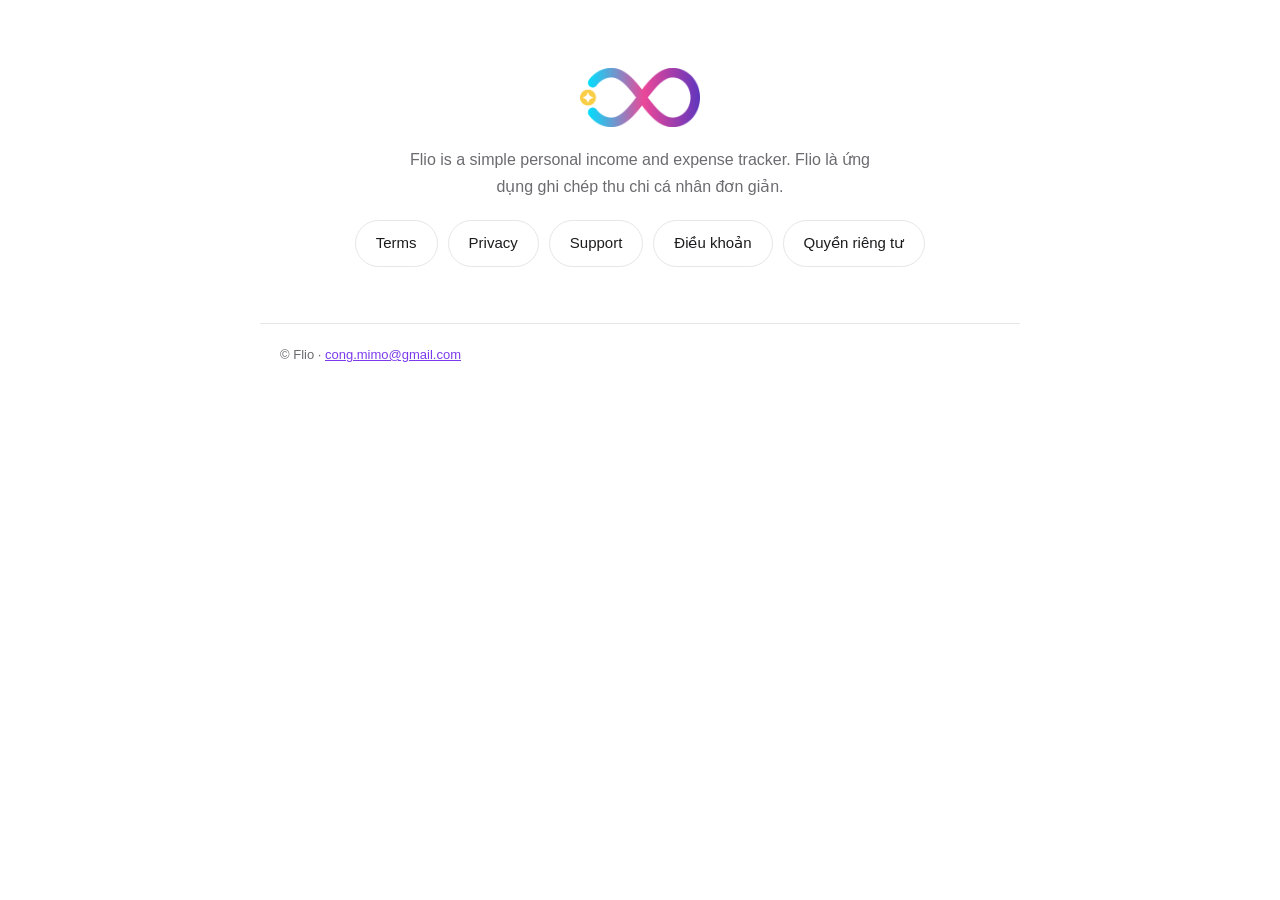
==== index.html @ 51a1c2c6 "Flio legal site" ====
<!doctype html>
<html lang="en">
<head>
<meta charset="utf-8">
<meta name="viewport" content="width=device-width, initial-scale=1">
<title>Flio</title>
<link rel="icon" href="assets/flio-icon.png">
<link rel="stylesheet" href="assets/style.css">
</head>
<body>
<main>
  <section class="hero">
    <img src="assets/flio-icon.png" alt="Flio">
    <p>Flio is a simple personal income and expense tracker. Flio là ứng dụng ghi chép thu chi cá nhân đơn giản.</p>
    <div class="links">
      <a href="terms/">Terms</a>
      <a href="privacy/">Privacy</a>
      <a href="support/">Support</a>
      <a href="terms/vi/">Điều khoản</a>
      <a href="privacy/vi/">Quyền riêng tư</a>
    </div>
  </section>
</main>
<footer>© Flio · <a href="mailto:cong.mimo@gmail.com">cong.mimo@gmail.com</a></footer>
</body>
</html>
---- assets/style.css ----
:root{--bg:#fff;--card:#fff;--text:#1c1c1e;--muted:#6b6b70;--line:#e6e6ea;--accent:#7c3aed}
@media(prefers-color-scheme:dark){:root{--bg:#0e0e11;--card:#0e0e11;--text:#f2f2f4;--muted:#9a9aa2;--line:#2a2a30;--accent:#a78bfa}}
*{box-sizing:border-box}
body{margin:0;background:var(--bg);color:var(--text);font:16px/1.65 -apple-system,BlinkMacSystemFont,"Segoe UI",Roboto,Helvetica,Arial,sans-serif;-webkit-text-size-adjust:100%}
a{color:var(--accent)}
.top{display:flex;align-items:center;justify-content:space-between;gap:16px;max-width:760px;margin:0 auto;padding:18px 20px;border-bottom:1px solid var(--line)}
.brand img{height:28px;width:auto;display:block}
nav{display:flex;flex-wrap:wrap;gap:6px 18px;font-size:14px}
nav a{color:var(--muted);text-decoration:none}
nav a:hover,nav a.lang{color:var(--accent)}
main{max-width:760px;margin:0 auto;padding:28px 20px 48px}
h1{font-size:28px;line-height:1.25;margin:0 0 8px}
h2{font-size:19px;margin:32px 0 6px}
p,li{color:var(--muted)}
p{margin:10px 0}
ul{padding-left:22px;margin:8px 0}
li{margin:6px 0}
strong{color:var(--text)}
footer{max-width:760px;margin:0 auto;padding:20px;border-top:1px solid var(--line);color:var(--muted);font-size:13px}
.hero{text-align:center;padding:40px 0 8px}
.hero img{width:120px;height:auto}
.hero p{max-width:460px;margin:12px auto}
.links{display:flex;flex-wrap:wrap;justify-content:center;gap:10px;margin-top:20px}
.links a{border:1px solid var(--line);border-radius:26px;padding:10px 20px;text-decoration:none;color:var(--text);font-size:15px}
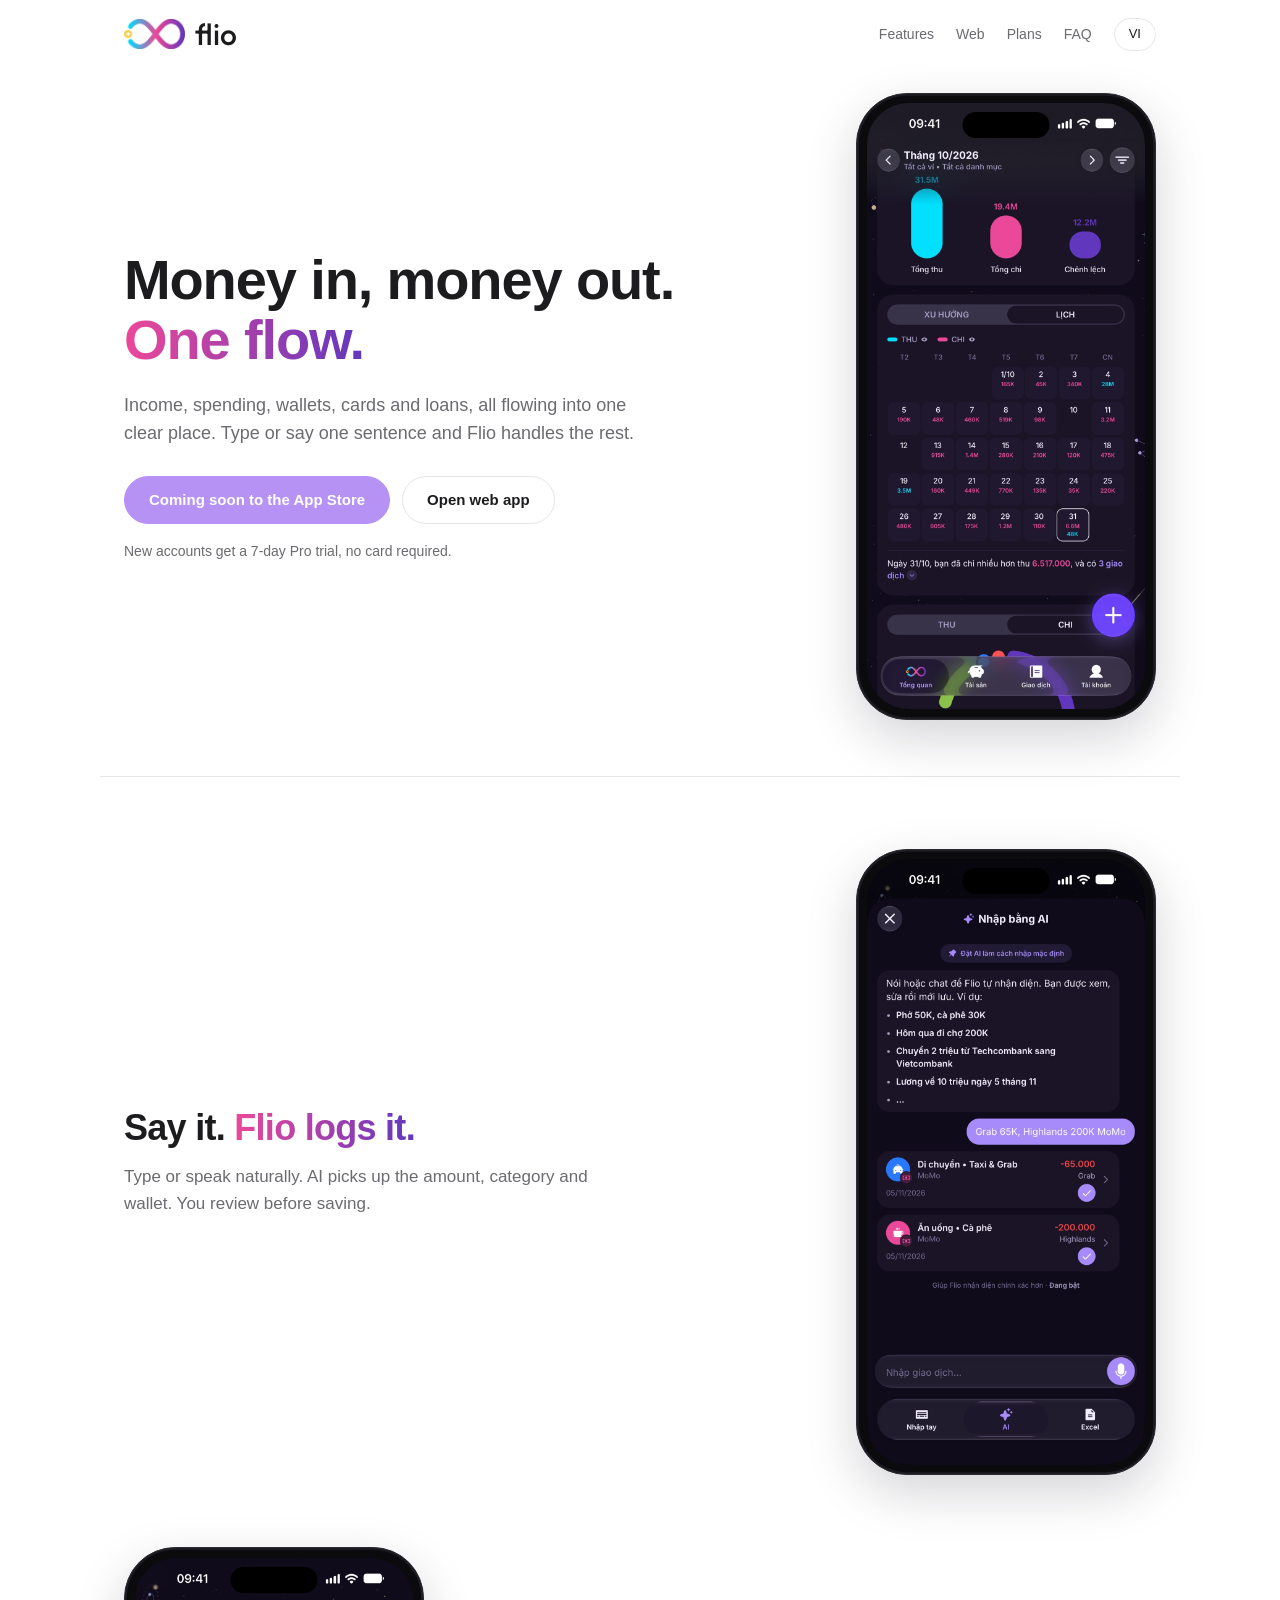
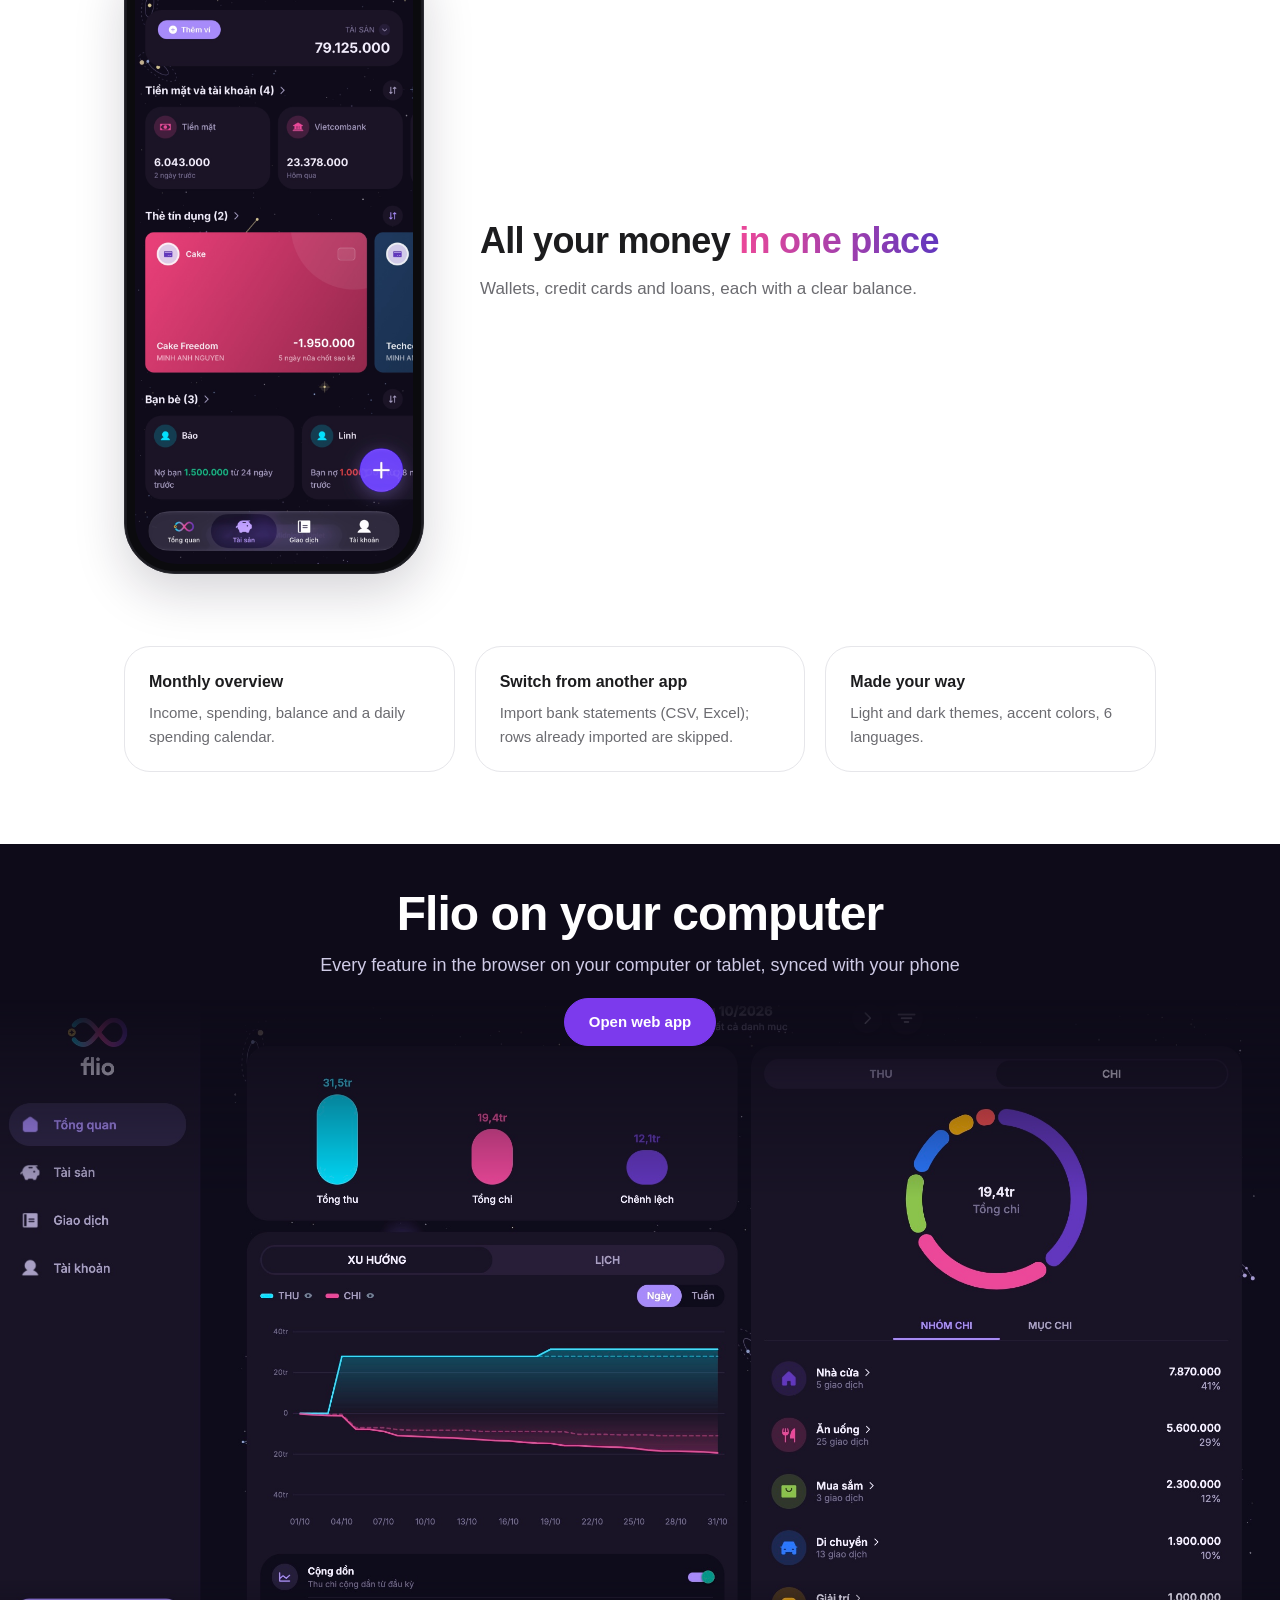
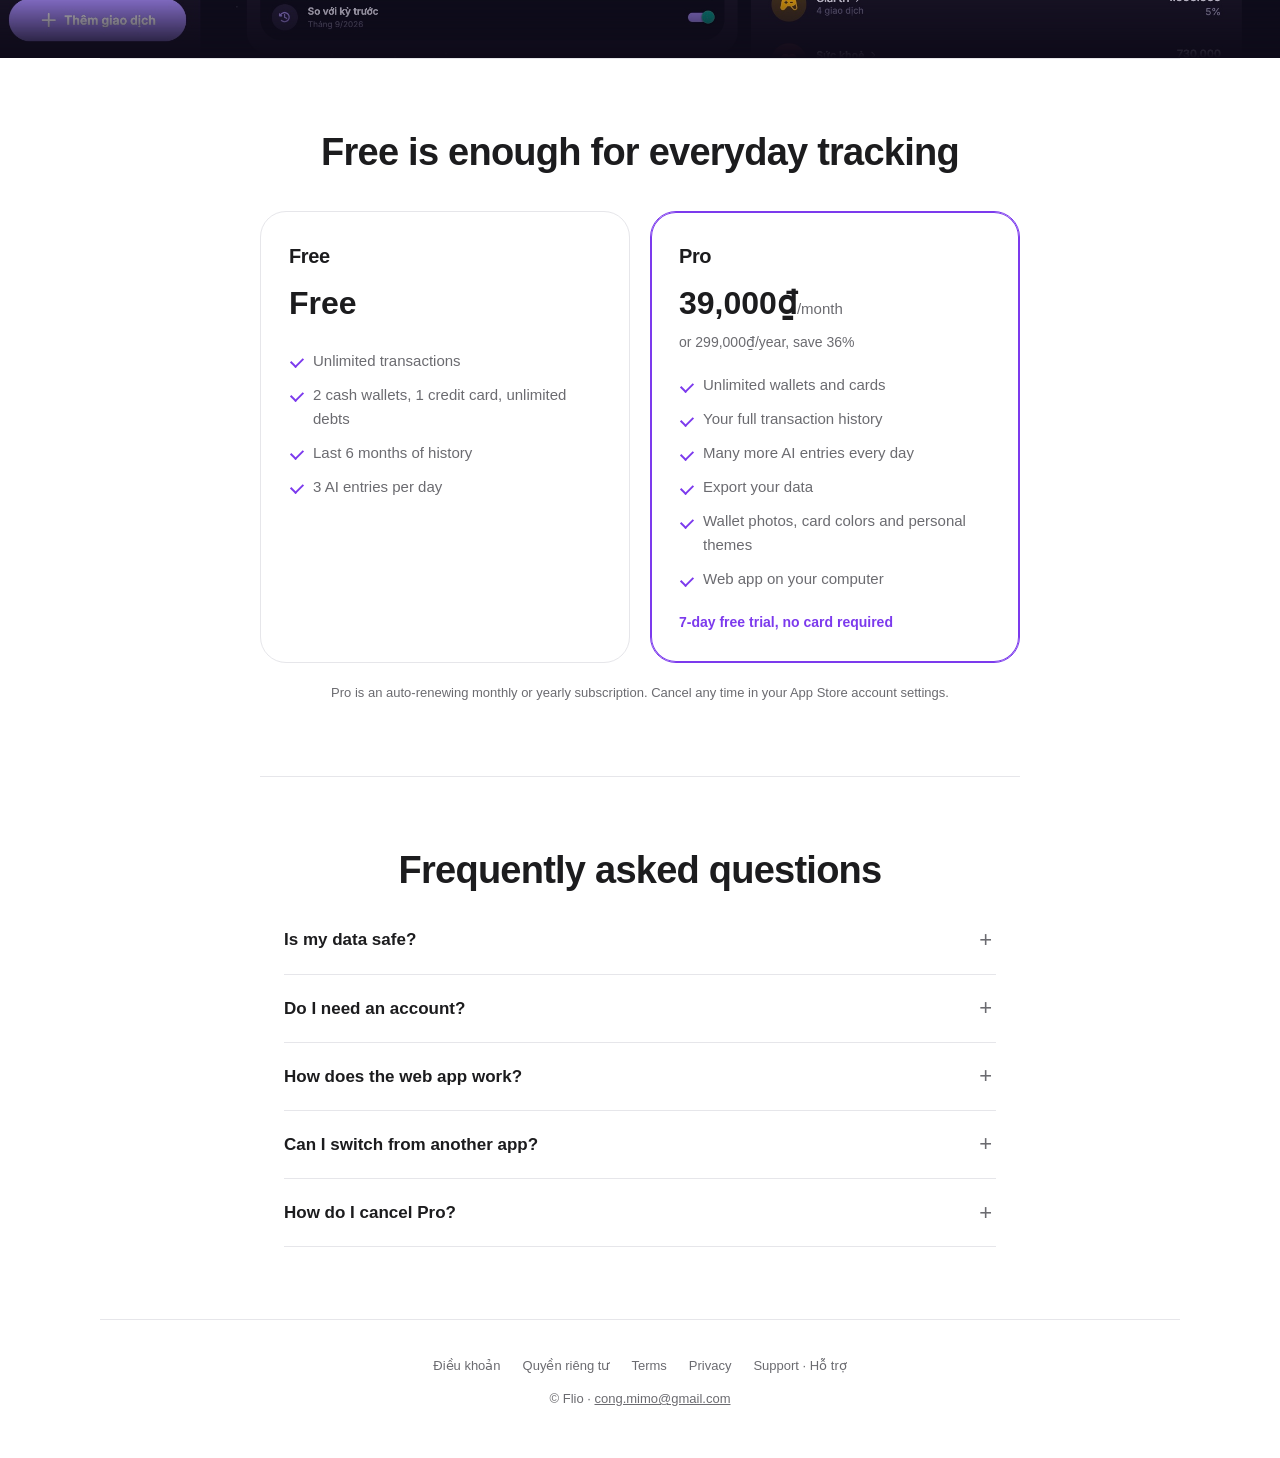
==== commit 646e537a: "Landing page for flio.io.vn (bilingual, plans, web app section) Co-Authored-By: Claude Sonnet 5.5 <n" ====
--- a/index.html
+++ b/index.html
@@ -1,26 +1,168 @@
 <!doctype html>
-<html lang="en">
+<html lang="vi">
 <head>
 <meta charset="utf-8">
 <meta name="viewport" content="width=device-width, initial-scale=1">
-<title>Flio</title>
+<title>Flio — Ghi thu chi trong vài giây</title>
+<meta name="description" content="Flio là ứng dụng ghi chép thu chi cá nhân: gõ hoặc nói một câu, AI tự nhận số tiền, danh mục và ví. Quản lý ví, thẻ tín dụng và vay nợ. · Flio is a simple personal expense tracker with AI entry.">
+<link rel="canonical" href="https://flio.io.vn/">
 <link rel="icon" href="assets/flio-icon.png">
+<meta property="og:title" content="Flio">
+<meta property="og:description" content="Ghi thu chi trong vài giây · Log your spending in seconds">
+<meta property="og:image" content="https://flio.io.vn/assets/flio-icon.png">
+<meta property="og:url" content="https://flio.io.vn/">
 <link rel="stylesheet" href="assets/style.css">
+<link rel="stylesheet" href="assets/home.css">
+<script>
+// Ngôn ngữ: theo lựa chọn đã lưu, nếu chưa có thì theo trình duyệt (tiếng Việt, còn lại tiếng Anh)
+(function () {
+  var lang = 'vi';
+  try {
+    lang = localStorage.getItem('flio-lang') || (/^vi/i.test(navigator.language || '') ? 'vi' : 'en');
+  } catch (e) {
+    lang = /^vi/i.test(navigator.language || '') ? 'vi' : 'en';
+  }
+  document.documentElement.lang = lang;
+})();
+</script>
 </head>
-<body>
-<main>
-  <section class="hero">
-    <img src="assets/flio-icon.png" alt="Flio">
-    <p>Flio is a simple personal income and expense tracker. Flio là ứng dụng ghi chép thu chi cá nhân đơn giản.</p>
-    <div class="links">
-      <a href="terms/">Terms</a>
-      <a href="privacy/">Privacy</a>
-      <a href="support/">Support</a>
-      <a href="terms/vi/">Điều khoản</a>
-      <a href="privacy/vi/">Quyền riêng tư</a>
+<body class="home">
+
+<header class="bar">
+  <a class="brand" href="./"><img src="assets/flio-icon.png" alt=""><span class="brandName">flio</span></a>
+  <nav>
+    <a href="#features"><span class="vi">Tính năng</span><span class="en">Features</span></a>
+    <a href="#web"><span class="vi">Bản web</span><span class="en">Web</span></a>
+    <a href="#pricing"><span class="vi">Gói dịch vụ</span><span class="en">Plans</span></a>
+    <a href="#faq"><span class="vi">Hỏi đáp</span><span class="en">FAQ</span></a>
+    <button class="langBtn" type="button" id="langBtn" aria-label="Language"><span class="vi">EN</span><span class="en">VI</span></button>
+  </nav>
+</header>
+
+<section class="landing-hero">
+  <div class="heroText">
+    <h1><span class="vi">Tiền vào, tiền ra.<br><span class="grad">Một dòng chảy.</span></span><span class="en">Money in, money out.<br><span class="grad">One flow.</span></span></h1>
+    <p class="lead">
+      <span class="vi">Thu, chi, ví, thẻ tín dụng và vay nợ cùng chảy về một nơi, rõ ràng và dễ theo dõi. Gõ hoặc nói một câu, phần còn lại để Flio lo.</span>
+      <span class="en">Income, spending, wallets, cards and loans, all flowing into one clear place. Type or say one sentence and Flio handles the rest.</span>
+    </p>
+    <div class="cta">
+      <!-- Khi App Store duyệt xong: đổi thẻ span này thành <a class="btn primary" href="LINK_APP_STORE"> và bỏ class disabled -->
+      <span class="btn primary disabled" aria-disabled="true"><span class="vi">Sắp có trên App Store</span><span class="en">Coming soon to the App Store</span></span>
+      <a class="btn" href="https://app.flio.io.vn"><span class="vi">Dùng bản web</span><span class="en">Open web app</span></a>
     </div>
-  </section>
-</main>
-<footer>© Flio · <a href="mailto:cong.mimo@gmail.com">cong.mimo@gmail.com</a></footer>
+    <p class="note"><span class="vi">Tài khoản mới được dùng thử Pro 7 ngày, không cần thẻ.</span><span class="en">New accounts get a 7-day Pro trial, no card required.</span></p>
+  </div>
+  <figure class="phone"><img src="assets/landing/phone-overview.jpg" alt="" width="360" height="782"></figure>
+</section>
+
+<section class="block" id="features">
+  <div class="row">
+    <div class="rowText">
+      <h2><span class="vi">Nói một câu, <span class="grad">ghi nhiều khoản</span></span><span class="en">Say it. <span class="grad">Flio logs it.</span></span></h2>
+      <p>
+        <span class="vi">Gõ hoặc nói tự nhiên, AI tự nhận số tiền, danh mục và ví. Bạn xem lại rồi mới lưu.</span>
+        <span class="en">Type or speak naturally. AI picks up the amount, category and wallet. You review before saving.</span>
+      </p>
+    </div>
+    <figure class="phone"><img src="assets/landing/phone-chat.jpg" alt="" loading="lazy" width="320" height="696"></figure>
+  </div>
+
+  <div class="row flip">
+    <div class="rowText">
+      <h2><span class="vi">Một nơi cho <span class="grad">mọi nguồn tiền</span></span><span class="en">All your money <span class="grad">in one place</span></span></h2>
+      <p>
+        <span class="vi">Ví, thẻ tín dụng và khoản vay nợ, số dư luôn rõ ràng.</span>
+        <span class="en">Wallets, credit cards and loans, each with a clear balance.</span>
+      </p>
+    </div>
+    <figure class="phone"><img src="assets/landing/phone-assets.jpg" alt="" loading="lazy" width="320" height="696"></figure>
+  </div>
+
+  <ul class="also">
+    <li><strong><span class="vi">Tổng quan theo tháng</span><span class="en">Monthly overview</span></strong><span class="vi">Tổng thu, tổng chi, chênh lệch và lịch chi tiêu từng ngày.</span><span class="en">Income, spending, balance and a daily spending calendar.</span></li>
+    <li><strong><span class="vi">Chuyển từ app khác</span><span class="en">Switch from another app</span></strong><span class="vi">Nhập sao kê ngân hàng (CSV, Excel), tự bỏ qua dòng đã nhập.</span><span class="en">Import bank statements (CSV, Excel); rows already imported are skipped.</span></li>
+    <li><strong><span class="vi">Của riêng bạn</span><span class="en">Made your way</span></strong><span class="vi">Giao diện sáng, tối, nhiều màu nhấn, 6 ngôn ngữ.</span><span class="en">Light and dark themes, accent colors, 6 languages.</span></li>
+  </ul>
+</section>
+
+<section class="webFull" id="web">
+  <div class="webOverlay">
+    <h2><span class="vi">Flio trên máy tính</span><span class="en">Flio on your computer</span></h2>
+    <p class="webLead"><span class="vi">Đầy đủ tính năng trên trình duyệt của máy tính và máy tính bảng, dữ liệu đồng bộ với điện thoại</span><span class="en">Every feature in the browser on your computer or tablet, synced with your phone</span></p>
+    <p><a class="btn primary" href="https://app.flio.io.vn"><span class="vi">Mở bản web</span><span class="en">Open web app</span></a></p>
+  </div>
+  <figure class="webShot"><img src="assets/landing/web-overview.jpg" alt="" loading="lazy" width="2454" height="1262"></figure>
+</section>
+
+<section class="block" id="pricing">
+  <h2 class="center"><span class="vi">Miễn phí đủ để ghi chép hằng ngày</span><span class="en">Free is enough for everyday tracking</span></h2>
+  <div class="plans">
+    <article class="plan">
+      <h3>Free</h3>
+      <p class="price"><span class="vi">0₫</span><span class="en">Free</span></p>
+      <ul>
+        <li><span class="vi">Ghi giao dịch không giới hạn</span><span class="en">Unlimited transactions</span></li>
+        <li><span class="vi">2 ví tiền, 1 thẻ tín dụng, vay nợ không giới hạn</span><span class="en">2 cash wallets, 1 credit card, unlimited debts</span></li>
+        <li><span class="vi">Xem lịch sử 6 tháng gần nhất</span><span class="en">Last 6 months of history</span></li>
+        <li><span class="vi">3 lượt nhập bằng AI mỗi ngày</span><span class="en">3 AI entries per day</span></li>
+      </ul>
+    </article>
+    <article class="plan pro">
+      <h3>Pro</h3>
+      <p class="price"><span class="vi">39.000₫<small>/tháng</small></span><span class="en">39,000₫<small>/month</small></span></p>
+      <p class="sub"><span class="vi">hoặc 299.000₫/năm, tiết kiệm 36%</span><span class="en">or 299,000₫/year, save 36%</span></p>
+      <ul>
+        <li><span class="vi">Không giới hạn số ví và thẻ</span><span class="en">Unlimited wallets and cards</span></li>
+        <li><span class="vi">Xem toàn bộ lịch sử giao dịch</span><span class="en">Your full transaction history</span></li>
+        <li><span class="vi">Nhiều lượt nhập bằng AI mỗi ngày</span><span class="en">Many more AI entries every day</span></li>
+        <li><span class="vi">Xuất dữ liệu ra tệp</span><span class="en">Export your data</span></li>
+        <li><span class="vi">Ảnh ví, màu thẻ và giao diện cá nhân hoá</span><span class="en">Wallet photos, card colors and personal themes</span></li>
+        <li><span class="vi">Bản web trên máy tính</span><span class="en">Web app on your computer</span></li>
+      </ul>
+      <p class="trial"><span class="vi">Dùng thử 7 ngày, không cần thẻ</span><span class="en">7-day free trial, no card required</span></p>
+    </article>
+  </div>
+  <p class="fine"><span class="vi">Pro là gói tự động gia hạn theo tháng hoặc năm, hủy bất cứ lúc nào trong cài đặt tài khoản App Store của bạn.</span><span class="en">Pro is an auto-renewing monthly or yearly subscription. Cancel any time in your App Store account settings.</span></p>
+</section>
+
+<section class="block narrow" id="faq">
+  <h2 class="center"><span class="vi">Câu hỏi thường gặp</span><span class="en">Frequently asked questions</span></h2>
+  <details>
+    <summary><span class="vi">Dữ liệu của tôi có an toàn không?</span><span class="en">Is my data safe?</span></summary>
+    <p><span class="vi">Flio không có quảng cáo và không bán dữ liệu của bạn. Bạn có thể xoá dữ liệu hoặc xoá tài khoản bất cứ lúc nào ngay trong app. Chi tiết ở <a href="privacy/vi/">Chính sách quyền riêng tư</a>.</span><span class="en">Flio has no ads and never sells your data. You can delete your data or your account any time in the app. See the <a href="privacy/">Privacy Policy</a>.</span></p>
+  </details>
+  <details>
+    <summary><span class="vi">Có cần tạo tài khoản không?</span><span class="en">Do I need an account?</span></summary>
+    <p><span class="vi">Bạn dùng thử được ngay không cần đăng ký, hoặc đăng nhập bằng Apple hoặc Google. Đăng nhập thì dữ liệu được giữ khi đổi máy và bạn nhận được 7 ngày dùng thử Pro.</span><span class="en">You can try it right away without signing up, or sign in with Apple or Google. Signing in keeps your data when you switch phones and gives you a 7-day Pro trial.</span></p>
+  </details>
+  <details>
+    <summary><span class="vi">Bản web dùng thế nào?</span><span class="en">How does the web app work?</span></summary>
+    <p><span class="vi">Mở app.flio.io.vn trên máy tính hoặc máy tính bảng và đăng nhập bằng cùng tài khoản. Bản web dành cho gói Pro và chưa hỗ trợ trình duyệt trên điện thoại, hãy dùng app.</span><span class="en">Open app.flio.io.vn on a computer or tablet and sign in with the same account. The web app is part of Pro and isn’t available in phone browsers; use the app there.</span></p>
+  </details>
+  <details>
+    <summary><span class="vi">Tôi chuyển từ app khác sang được không?</span><span class="en">Can I switch from another app?</span></summary>
+    <p><span class="vi">Được. Flio nhập sao kê ngân hàng (CSV, Excel) hoặc tệp xuất từ các app chi tiêu khác, đối soát số liệu và bỏ qua các dòng đã nhập nên nhập lại không bị trùng.</span><span class="en">Yes. Flio imports bank statements (CSV, Excel) or files exported from other expense apps, reconciles the numbers and skips rows you already imported.</span></p>
+  </details>
+  <details>
+    <summary><span class="vi">Hủy gói Pro thế nào?</span><span class="en">How do I cancel Pro?</span></summary>
+    <p><span class="vi">Vào Cài đặt của iPhone, chọn tên của bạn, rồi Đăng ký, chọn Flio và huỷ. Dữ liệu của bạn không bị xoá khi hết gói.</span><span class="en">Open Settings on your iPhone, tap your name, then Subscriptions, pick Flio and cancel. Your data isn’t deleted when the plan ends.</span></p>
+  </details>
+</section>
+
+<footer class="foot">
+  <div class="footLinks">
+    <a href="terms/vi/">Điều khoản</a><a href="privacy/vi/">Quyền riêng tư</a><a href="terms/">Terms</a><a href="privacy/">Privacy</a><a href="support/">Support · Hỗ trợ</a>
+  </div>
+  <p>© Flio · <a href="mailto:cong.mimo@gmail.com">cong.mimo@gmail.com</a></p>
+</footer>
+
+<script>
+document.getElementById('langBtn').addEventListener('click', function () {
+  var next = document.documentElement.lang === 'vi' ? 'en' : 'vi';
+  document.documentElement.lang = next;
+  try { localStorage.setItem('flio-lang', next); } catch (e) {}
+});
+</script>
 </body>
 </html>
--- a/assets/home.css
+++ b/assets/home.css
@@ -0,0 +1,118 @@
+@font-face{font-family:"Outfit";font-weight:500;font-style:normal;font-display:swap;src:url("fonts/Outfit-Medium.ttf") format("truetype")}
+/* Trang chủ flio.io.vn. Dùng các biến màu của style.css (tự đổi theo chế độ sáng/tối) */
+html{scroll-behavior:smooth}
+html[lang="vi"] .en,html[lang="en"] .vi{display:none}
+body.home{line-height:1.6}
+.home a{color:inherit}
+.home h1,.home h2,.home h3{color:var(--text);letter-spacing:-.02em}
+.home p,.home li{color:var(--muted)}
+
+.bar{display:flex;align-items:center;justify-content:space-between;gap:16px;max-width:1080px;margin:0 auto;padding:18px 24px}
+.bar .brand{display:flex;align-items:center;gap:10px;text-decoration:none}
+.bar .brand img{height:30px;width:auto;display:block}
+.brandName{font-family:"Outfit",-apple-system,BlinkMacSystemFont,"Segoe UI",sans-serif;font-weight:500;font-size:30px;line-height:1;color:var(--text);letter-spacing:0}
+.bar nav{display:flex;align-items:center;gap:6px 22px;font-size:14px}
+.bar nav a{color:var(--muted);text-decoration:none}
+.bar nav a:hover{color:var(--text)}
+.langBtn{font:inherit;font-size:13px;color:var(--text);background:none;border:1px solid var(--line);border-radius:26px;padding:5px 14px;cursor:pointer}
+.langBtn:hover{border-color:var(--accent)}
+
+.landing-hero{display:flex;align-items:center;justify-content:space-between;gap:48px;max-width:1080px;margin:0 auto;padding:24px 24px 56px;text-align:left}
+.heroText{flex:1 1 0;min-width:0}
+.landing-hero h1{font-size:clamp(36px,5vw,56px);line-height:1.08;margin:0 0 20px;font-weight:700}
+.lead{font-size:18px;max-width:30em;margin:0 0 28px}
+.cta{display:flex;flex-wrap:wrap;gap:12px}
+.btn{display:inline-flex;align-items:center;justify-content:center;min-height:48px;padding:0 24px;border-radius:26px;border:1px solid var(--line);color:var(--text);text-decoration:none;font-size:15px;font-weight:600;background:transparent}
+.btn:hover{border-color:var(--accent)}
+.btn.primary{background:var(--accent);border-color:var(--accent);color:#fff}
+.btn.disabled{opacity:.55;cursor:default;pointer-events:none}
+.note{font-size:14px;margin:16px 0 0}
+
+.phone{--w:300px;position:relative;margin:0;flex:0 0 auto;width:var(--w);padding:calc(var(--w)*.032);border-radius:calc(var(--w)*.17);background:#0b0b0e;border:1px solid #2c2c33;box-shadow:0 18px 50px rgba(20,16,40,.18),inset 0 0 0 calc(var(--w)*.006) #1c1c22}
+.phone img{display:block;width:100%;height:auto;border-radius:calc(var(--w)*.138)}
+.phone::before{content:"";position:absolute;z-index:1;top:calc(var(--w)*.062);left:50%;width:calc(var(--w)*.29);height:calc(var(--w)*.085);transform:translateX(-50%);border-radius:99px;background:#000}
+.landing-hero .phone{--w:min(300px,34vw,calc((100vh - 150px)/2.2))}
+
+.block{max-width:1080px;margin:0 auto;padding:72px 24px;border-top:1px solid var(--line)}
+.block.narrow{max-width:760px}
+.block h2{font-size:clamp(28px,3.6vw,38px);line-height:1.15;margin:0 0 14px;font-weight:700}
+.center{text-align:center}
+
+.row{display:flex;align-items:center;justify-content:space-between;gap:56px;margin:0 0 72px}
+.row:last-child{margin-bottom:0}
+.row.flip{flex-direction:row-reverse}
+.rowText{flex:1 1 0;min-width:0;max-width:30em}
+.rowText p{font-size:17px;margin:0}
+.row .phone{--w:min(300px,34vw)}
+
+.also{list-style:none;display:grid;grid-template-columns:repeat(3,minmax(0,1fr));gap:20px;padding:0;margin:72px 0 0}
+.also li{border:1px solid var(--line);border-radius:26px;padding:22px 24px;font-size:15px;margin:0}
+.also strong{display:block;color:var(--text);font-size:16px;margin-bottom:6px}
+
+.plans{display:grid;grid-template-columns:repeat(2,minmax(0,1fr));gap:20px;max-width:760px;margin:36px auto 0}
+.plan{border:1px solid var(--line);border-radius:26px;padding:28px}
+.plan.pro{border-color:var(--accent);box-shadow:0 0 0 1px var(--accent) inset}
+.plan h3{margin:0 0 6px;font-size:20px}
+.price{font-size:32px;font-weight:700;color:var(--text)!important;margin:0}
+.price small{font-size:15px;font-weight:500;color:var(--muted)}
+.sub{font-size:14px;margin:2px 0 0}
+.plan ul{list-style:none;padding:0;margin:20px 0 0}
+.plan li{position:relative;padding-left:24px;margin:10px 0;font-size:15px}
+.plan li::before{content:"";position:absolute;left:2px;top:.55em;width:10px;height:6px;border-left:2px solid var(--accent);border-bottom:2px solid var(--accent);transform:rotate(-45deg)}
+.trial{margin:20px 0 0;font-size:14px;color:var(--accent)!important;font-weight:600}
+.fine{max-width:760px;margin:20px auto 0;text-align:center;font-size:13px}
+
+details{border-bottom:1px solid var(--line);padding:4px 0}
+summary{cursor:pointer;list-style:none;padding:16px 28px 16px 0;font-size:17px;font-weight:600;color:var(--text);position:relative}
+summary::-webkit-details-marker{display:none}
+summary::after{content:"+";position:absolute;right:4px;top:50%;transform:translateY(-50%);font-size:22px;font-weight:400;color:var(--muted)}
+details[open] summary::after{content:"–"}
+details p{margin:0 0 16px;font-size:16px}
+details a{color:var(--accent)}
+
+.foot{max-width:1080px;margin:0 auto;padding:36px 24px 48px;border-top:1px solid var(--line);text-align:center;font-size:13px;color:var(--muted)}
+.footLinks{display:flex;flex-wrap:wrap;justify-content:center;gap:8px 22px;margin-bottom:12px}
+.footLinks a{color:var(--muted);text-decoration:none}
+.footLinks a:hover{color:var(--text)}
+.foot p{margin:0}
+
+@media (max-width:820px){
+  .landing-hero{flex-direction:column;text-align:center;padding:28px 20px 56px;gap:36px}
+  .landing-hero .lead{margin-left:auto;margin-right:auto}
+  .cta{justify-content:center}
+  .landing-hero .phone{--w:min(280px,68vw)}
+  .block{padding:56px 20px}
+  .row,.row.flip{flex-direction:column;text-align:center;gap:32px;margin-bottom:56px}
+  .row .phone{--w:min(280px,66vw)}
+  .plans,.also{grid-template-columns:1fr}
+  .also{margin-top:48px}
+  .bar{padding:14px 20px}
+  .bar nav{gap:6px 14px}
+}
+@media (max-width:520px){
+  .bar nav a:not(.brand){display:none}
+}
+@media (prefers-reduced-motion:reduce){html{scroll-behavior:auto}}
+
+/* Chữ gradient (hai màu thương hiệu, giống ảnh App Store) */
+.grad{background:linear-gradient(90deg,#EC4899,#6137BE);-webkit-background-clip:text;background-clip:text;color:transparent;-webkit-text-fill-color:transparent}
+@media (prefers-color-scheme:dark){.grad{background-image:linear-gradient(90deg,#F472B6,#8B5CF6)}}
+.rowText{max-width:none}
+.rowText h2{white-space:nowrap;font-size:clamp(26px,3.2vw,36px)}
+.rowText p{max-width:28em}
+.row+.also{margin-top:0}
+@media (max-width:820px){.rowText h2{white-space:normal}.rowText p{margin-left:auto;margin-right:auto}}
+
+/* Khối bản web: ảnh chụp tràn hết bề ngang, đầu ảnh mờ dần vào nền để chữ và nút nằm đè lên */
+.webFull{background:#0e0b19;border-top:0;overflow:hidden}
+.webOverlay{position:relative;z-index:2;text-align:center;padding:clamp(28px,3.4vw,52px) 24px 0;margin-bottom:calc(-1 * clamp(32px,5vw,76px))}
+.webOverlay h2{color:#fff;font-size:clamp(30px,4.2vw,48px);line-height:1.12;margin:0 0 10px;font-weight:700}
+.webOverlay p{color:#cfcbe6;font-size:clamp(16px,1.5vw,18px);max-width:34em;margin:0 auto 18px}
+.webOverlay .webLead{max-width:none;white-space:nowrap}
+.webShot{margin:0}
+.webShot img{display:block;width:100%;height:auto;-webkit-mask-image:linear-gradient(to bottom,transparent 0,rgba(0,0,0,.5) 12%,#000 30%,#000 88%,transparent 100%);mask-image:linear-gradient(to bottom,transparent 0,rgba(0,0,0,.5) 12%,#000 30%,#000 88%,transparent 100%)}
+@media (max-width:820px){
+  .webOverlay{padding:40px 20px 0;margin-bottom:-24px}
+  .webOverlay .webLead{white-space:normal}
+}
+@media (max-width:1000px){.webOverlay .webLead{white-space:normal}}
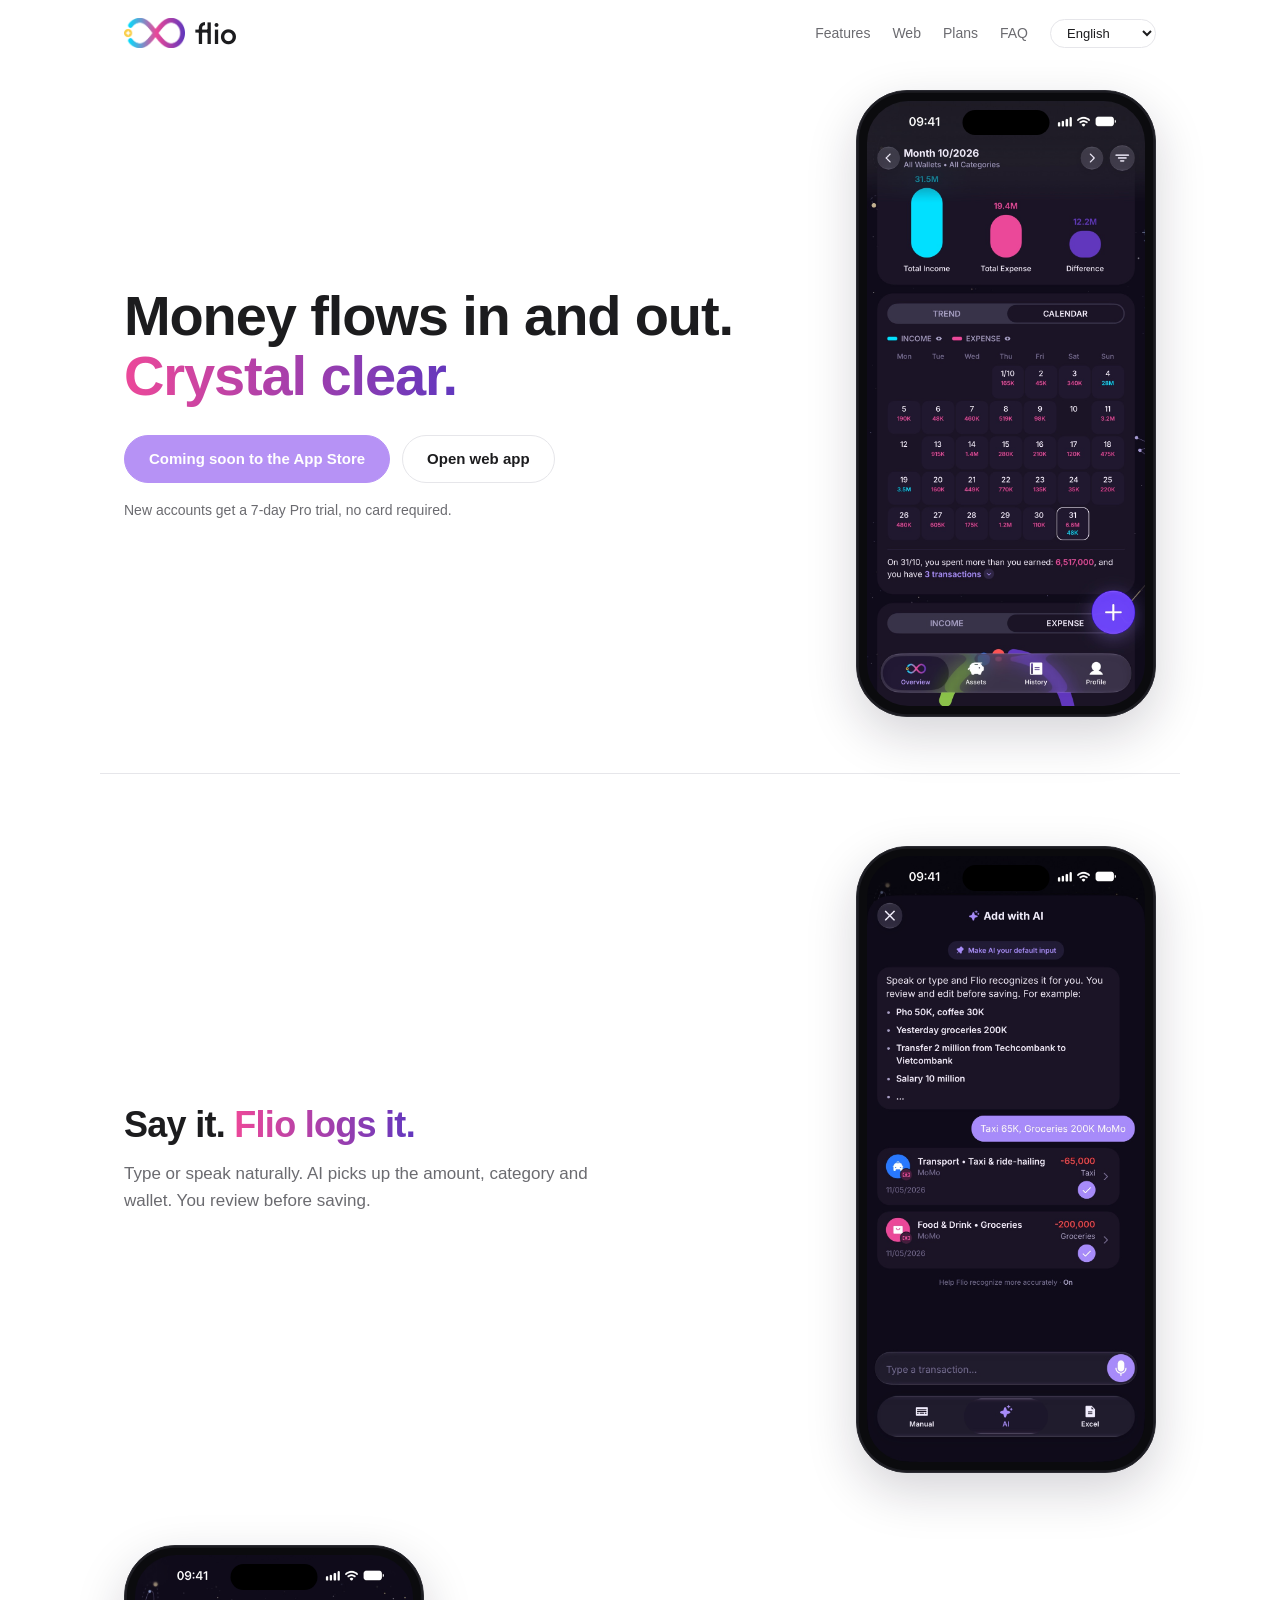
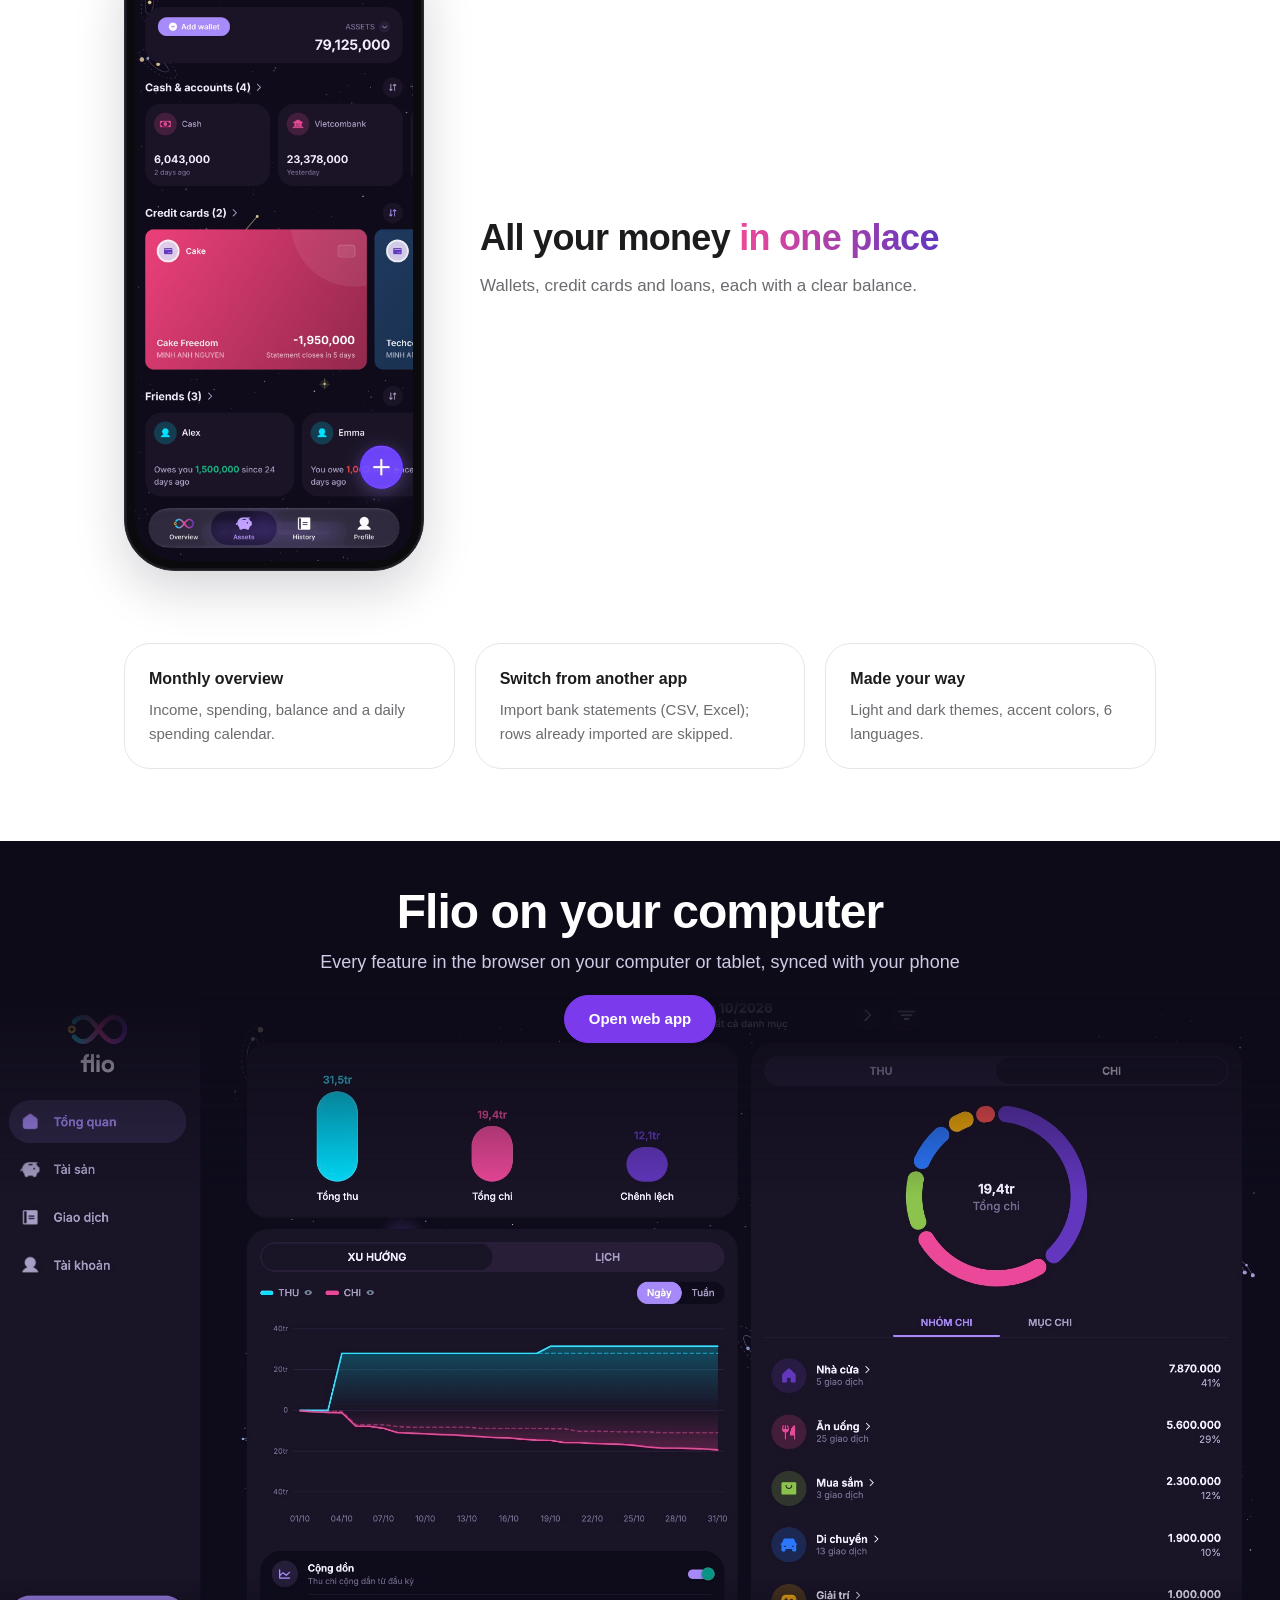
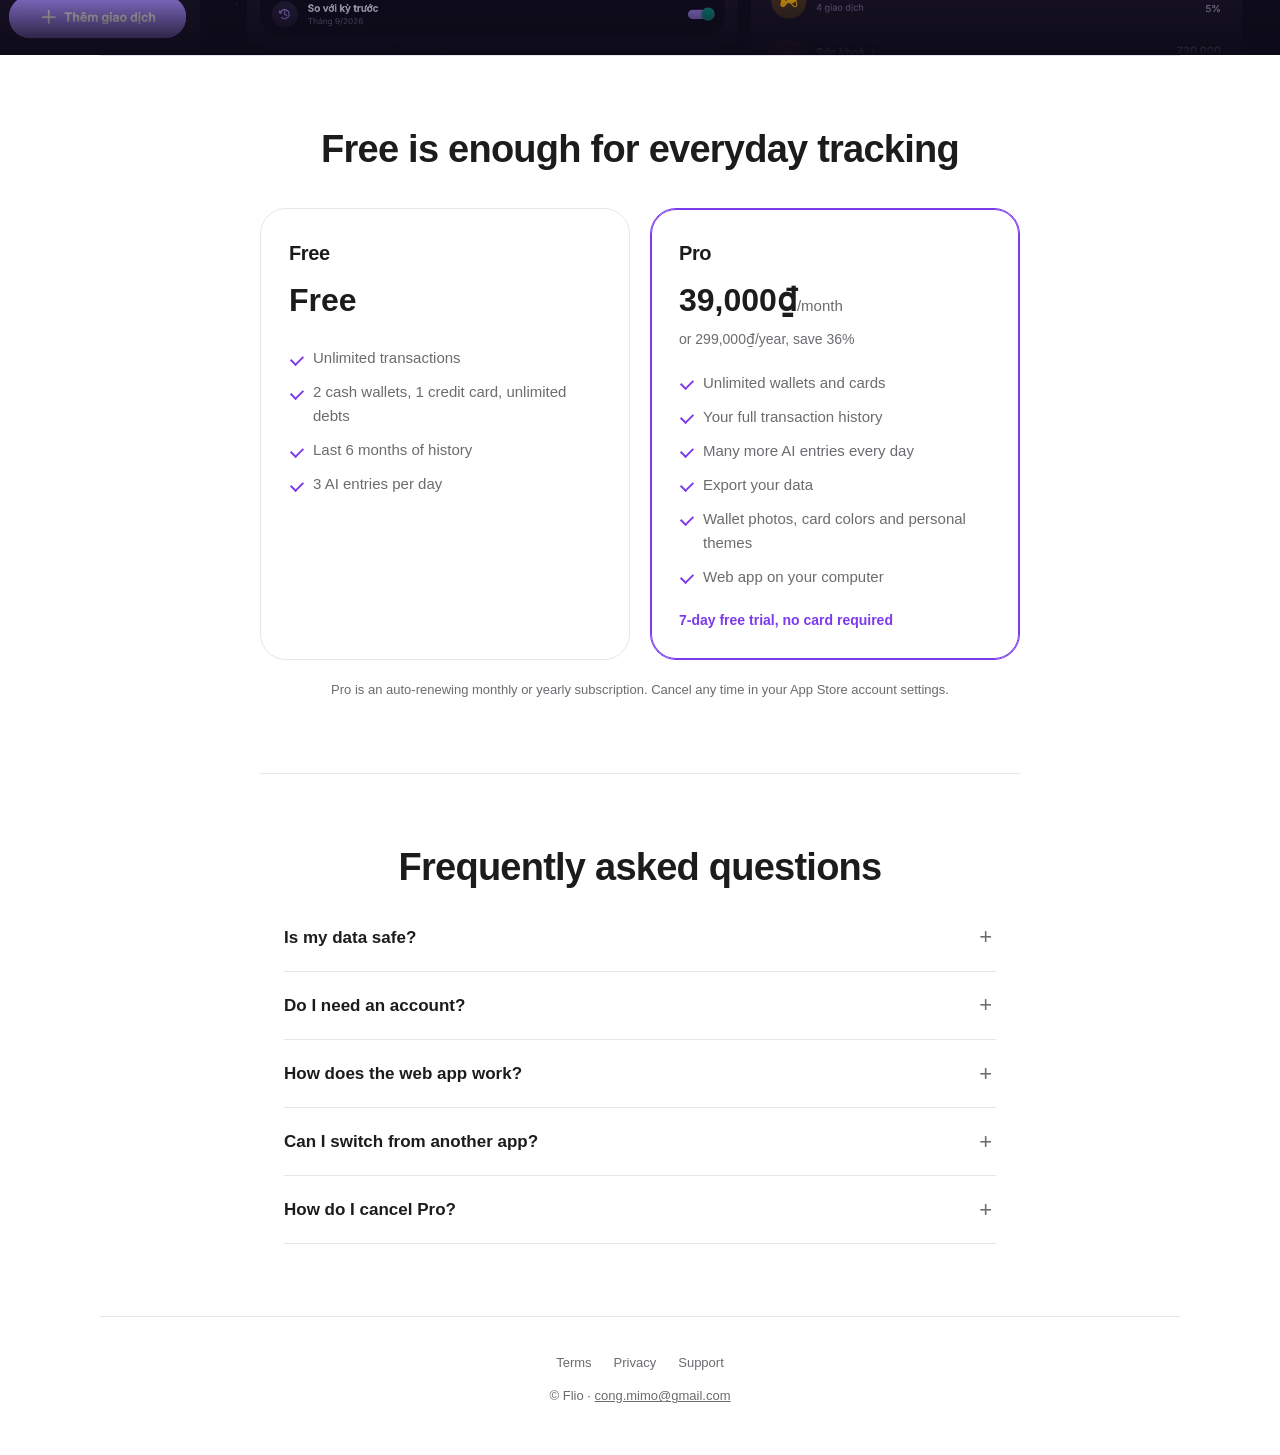
==== commit 3bd21d0e: "Add delete-account page and update landing page" ====
--- a/index.html
+++ b/index.html
@@ -3,10 +3,12 @@
 <head>
 <meta charset="utf-8">
 <meta name="viewport" content="width=device-width, initial-scale=1">
-<title>Flio — Ghi thu chi trong vài giây</title>
+<title>Flio</title>
 <meta name="description" content="Flio là ứng dụng ghi chép thu chi cá nhân: gõ hoặc nói một câu, AI tự nhận số tiền, danh mục và ví. Quản lý ví, thẻ tín dụng và vay nợ. · Flio is a simple personal expense tracker with AI entry.">
 <link rel="canonical" href="https://flio.io.vn/">
-<link rel="icon" href="assets/flio-icon.png">
+<link rel="icon" type="image/png" sizes="32x32" href="assets/icons/icon-32.png?v=2">
+<link rel="icon" type="image/png" sizes="512x512" href="assets/icons/icon-512.png?v=2">
+<link rel="apple-touch-icon" href="assets/icons/icon-180.png?v=2">
 <meta property="og:title" content="Flio">
 <meta property="og:description" content="Ghi thu chi trong vài giây · Log your spending in seconds">
 <meta property="og:image" content="https://flio.io.vn/assets/flio-icon.png">
@@ -14,155 +16,187 @@
 <link rel="stylesheet" href="assets/style.css">
 <link rel="stylesheet" href="assets/home.css">
 <script>
-// Ngôn ngữ: theo lựa chọn đã lưu, nếu chưa có thì theo trình duyệt (tiếng Việt, còn lại tiếng Anh)
+// Ngôn ngữ: theo lựa chọn đã lưu, nếu chưa có thì theo trình duyệt (vi, en, es, ja, ko, zh; còn lại tiếng Anh)
 (function () {
-  var lang = 'vi';
-  try {
-    lang = localStorage.getItem('flio-lang') || (/^vi/i.test(navigator.language || '') ? 'vi' : 'en');
-  } catch (e) {
-    lang = /^vi/i.test(navigator.language || '') ? 'vi' : 'en';
+  var supported = ['vi', 'en', 'es', 'ja', 'ko', 'zh'];
+  var lang = '';
+  try { lang = localStorage.getItem('flio-lang') || ''; } catch (e) {}
+  if (supported.indexOf(lang) < 0) {
+    var nav = ((navigator.language || 'en').slice(0, 2)).toLowerCase();
+    lang = supported.indexOf(nav) >= 0 ? nav : 'en';
   }
   document.documentElement.lang = lang;
 })();
 </script>
+<script src="assets/i18n.js"></script>
 </head>
 <body class="home">
 
 <header class="bar">
   <a class="brand" href="./"><img src="assets/flio-icon.png" alt=""><span class="brandName">flio</span></a>
   <nav>
-    <a href="#features"><span class="vi">Tính năng</span><span class="en">Features</span></a>
-    <a href="#web"><span class="vi">Bản web</span><span class="en">Web</span></a>
-    <a href="#pricing"><span class="vi">Gói dịch vụ</span><span class="en">Plans</span></a>
-    <a href="#faq"><span class="vi">Hỏi đáp</span><span class="en">FAQ</span></a>
-    <button class="langBtn" type="button" id="langBtn" aria-label="Language"><span class="vi">EN</span><span class="en">VI</span></button>
+    <a href="#features"><span data-i18n="t1">Tính năng</span></a>
+    <a href="#web"><span data-i18n="t2">Bản web</span></a>
+    <a href="#pricing"><span data-i18n="t3">Gói dịch vụ</span></a>
+    <a href="#faq"><span data-i18n="t4">Hỏi đáp</span></a>
+    <select class="langSel" id="langSel" aria-label="Language">
+      <option value="vi">Tiếng Việt</option>
+      <option value="en">English</option>
+      <option value="es">Español</option>
+      <option value="ja">日本語</option>
+      <option value="ko">한국어</option>
+      <option value="zh">中文</option>
+    </select>
   </nav>
 </header>
 
 <section class="landing-hero">
   <div class="heroText">
-    <h1><span class="vi">Tiền vào, tiền ra.<br><span class="grad">Một dòng chảy.</span></span><span class="en">Money in, money out.<br><span class="grad">One flow.</span></span></h1>
-    <p class="lead">
-      <span class="vi">Thu, chi, ví, thẻ tín dụng và vay nợ cùng chảy về một nơi, rõ ràng và dễ theo dõi. Gõ hoặc nói một câu, phần còn lại để Flio lo.</span>
-      <span class="en">Income, spending, wallets, cards and loans, all flowing into one clear place. Type or say one sentence and Flio handles the rest.</span>
-    </p>
+    <h1><span data-i18n="t6">Tiền vào, tiền ra.<br><span class="grad">Một dòng chảy.</span></span></h1>
     <div class="cta">
       <!-- Khi App Store duyệt xong: đổi thẻ span này thành <a class="btn primary" href="LINK_APP_STORE"> và bỏ class disabled -->
-      <span class="btn primary disabled" aria-disabled="true"><span class="vi">Sắp có trên App Store</span><span class="en">Coming soon to the App Store</span></span>
-      <a class="btn" href="https://app.flio.io.vn"><span class="vi">Dùng bản web</span><span class="en">Open web app</span></a>
+      <span class="btn primary disabled" aria-disabled="true"><span data-i18n="t8">Sắp có trên App Store</span></span>
+      <a class="btn" href="https://app.flio.io.vn"><span data-i18n="t9">Dùng bản web</span></a>
     </div>
-    <p class="note"><span class="vi">Tài khoản mới được dùng thử Pro 7 ngày, không cần thẻ.</span><span class="en">New accounts get a 7-day Pro trial, no card required.</span></p>
-  </div>
-  <figure class="phone"><img src="assets/landing/phone-overview.jpg" alt="" width="360" height="782"></figure>
+    <p class="note"><span data-i18n="t10">Tài khoản mới được dùng thử Pro 7 ngày, không cần thẻ.</span></p>
+  </div>
+  <figure class="phone"><img data-img="phone-overview" alt="" width="360" height="782"></figure>
 </section>
 
 <section class="block" id="features">
   <div class="row">
     <div class="rowText">
-      <h2><span class="vi">Nói một câu, <span class="grad">ghi nhiều khoản</span></span><span class="en">Say it. <span class="grad">Flio logs it.</span></span></h2>
+      <h2><span data-i18n="t11">Nói một câu, <span class="grad">ghi nhiều khoản</span></span></h2>
       <p>
-        <span class="vi">Gõ hoặc nói tự nhiên, AI tự nhận số tiền, danh mục và ví. Bạn xem lại rồi mới lưu.</span>
-        <span class="en">Type or speak naturally. AI picks up the amount, category and wallet. You review before saving.</span>
+        <span data-i18n="t12">Gõ hoặc nói tự nhiên, AI tự nhận số tiền, danh mục và ví. Bạn xem lại rồi mới lưu.</span>
       </p>
     </div>
-    <figure class="phone"><img src="assets/landing/phone-chat.jpg" alt="" loading="lazy" width="320" height="696"></figure>
+    <figure class="phone"><img data-img="phone-chat" alt="" loading="lazy" width="320" height="696"></figure>
   </div>
 
   <div class="row flip">
     <div class="rowText">
-      <h2><span class="vi">Một nơi cho <span class="grad">mọi nguồn tiền</span></span><span class="en">All your money <span class="grad">in one place</span></span></h2>
+      <h2><span data-i18n="t13">Một nơi cho <span class="grad">mọi nguồn tiền</span></span></h2>
       <p>
-        <span class="vi">Ví, thẻ tín dụng và khoản vay nợ, số dư luôn rõ ràng.</span>
-        <span class="en">Wallets, credit cards and loans, each with a clear balance.</span>
+        <span data-i18n="t14">Ví, thẻ tín dụng và khoản vay nợ, số dư luôn rõ ràng.</span>
       </p>
     </div>
-    <figure class="phone"><img src="assets/landing/phone-assets.jpg" alt="" loading="lazy" width="320" height="696"></figure>
+    <figure class="phone"><img data-img="phone-assets" alt="" loading="lazy" width="320" height="696"></figure>
   </div>
 
   <ul class="also">
-    <li><strong><span class="vi">Tổng quan theo tháng</span><span class="en">Monthly overview</span></strong><span class="vi">Tổng thu, tổng chi, chênh lệch và lịch chi tiêu từng ngày.</span><span class="en">Income, spending, balance and a daily spending calendar.</span></li>
-    <li><strong><span class="vi">Chuyển từ app khác</span><span class="en">Switch from another app</span></strong><span class="vi">Nhập sao kê ngân hàng (CSV, Excel), tự bỏ qua dòng đã nhập.</span><span class="en">Import bank statements (CSV, Excel); rows already imported are skipped.</span></li>
-    <li><strong><span class="vi">Của riêng bạn</span><span class="en">Made your way</span></strong><span class="vi">Giao diện sáng, tối, nhiều màu nhấn, 6 ngôn ngữ.</span><span class="en">Light and dark themes, accent colors, 6 languages.</span></li>
+    <li><strong><span data-i18n="t15">Tổng quan theo tháng</span></strong><span data-i18n="t16">Tổng thu, tổng chi, chênh lệch và lịch chi tiêu từng ngày.</span></li>
+    <li><strong><span data-i18n="t17">Chuyển từ app khác</span></strong><span data-i18n="t18">Nhập sao kê ngân hàng (CSV, Excel), tự bỏ qua dòng đã nhập.</span></li>
+    <li><strong><span data-i18n="t19">Của riêng bạn</span></strong><span data-i18n="t20">Giao diện sáng, tối, nhiều màu nhấn, 6 ngôn ngữ.</span></li>
   </ul>
 </section>
 
 <section class="webFull" id="web">
   <div class="webOverlay">
-    <h2><span class="vi">Flio trên máy tính</span><span class="en">Flio on your computer</span></h2>
-    <p class="webLead"><span class="vi">Đầy đủ tính năng trên trình duyệt của máy tính và máy tính bảng, dữ liệu đồng bộ với điện thoại</span><span class="en">Every feature in the browser on your computer or tablet, synced with your phone</span></p>
-    <p><a class="btn primary" href="https://app.flio.io.vn"><span class="vi">Mở bản web</span><span class="en">Open web app</span></a></p>
+    <h2><span data-i18n="t21">Flio trên máy tính</span></h2>
+    <p class="webLead"><span data-i18n="t22">Đầy đủ tính năng trên trình duyệt của máy tính và máy tính bảng, dữ liệu đồng bộ với điện thoại</span></p>
+    <p><a class="btn primary" href="https://app.flio.io.vn"><span data-i18n="t23">Mở bản web</span></a></p>
   </div>
   <figure class="webShot"><img src="assets/landing/web-overview.jpg" alt="" loading="lazy" width="2454" height="1262"></figure>
 </section>
 
 <section class="block" id="pricing">
-  <h2 class="center"><span class="vi">Miễn phí đủ để ghi chép hằng ngày</span><span class="en">Free is enough for everyday tracking</span></h2>
+  <h2 class="center"><span data-i18n="t24">Miễn phí đủ để ghi chép hằng ngày</span></h2>
   <div class="plans">
     <article class="plan">
       <h3>Free</h3>
-      <p class="price"><span class="vi">0₫</span><span class="en">Free</span></p>
+      <p class="price"><span data-i18n="t25">0₫</span></p>
       <ul>
-        <li><span class="vi">Ghi giao dịch không giới hạn</span><span class="en">Unlimited transactions</span></li>
-        <li><span class="vi">2 ví tiền, 1 thẻ tín dụng, vay nợ không giới hạn</span><span class="en">2 cash wallets, 1 credit card, unlimited debts</span></li>
-        <li><span class="vi">Xem lịch sử 6 tháng gần nhất</span><span class="en">Last 6 months of history</span></li>
-        <li><span class="vi">3 lượt nhập bằng AI mỗi ngày</span><span class="en">3 AI entries per day</span></li>
+        <li><span data-i18n="t26">Ghi giao dịch không giới hạn</span></li>
+        <li><span data-i18n="t27">2 ví tiền, 1 thẻ tín dụng, vay nợ không giới hạn</span></li>
+        <li><span data-i18n="t28">Xem lịch sử 6 tháng gần nhất</span></li>
+        <li><span data-i18n="t29">3 lượt nhập bằng AI mỗi ngày</span></li>
       </ul>
     </article>
     <article class="plan pro">
       <h3>Pro</h3>
-      <p class="price"><span class="vi">39.000₫<small>/tháng</small></span><span class="en">39,000₫<small>/month</small></span></p>
-      <p class="sub"><span class="vi">hoặc 299.000₫/năm, tiết kiệm 36%</span><span class="en">or 299,000₫/year, save 36%</span></p>
+      <p class="price"><span data-i18n="t30">39.000₫<small>/tháng</small></span></p>
+      <p class="sub"><span data-i18n="t31">hoặc 299.000₫/năm, tiết kiệm 36%</span></p>
       <ul>
-        <li><span class="vi">Không giới hạn số ví và thẻ</span><span class="en">Unlimited wallets and cards</span></li>
-        <li><span class="vi">Xem toàn bộ lịch sử giao dịch</span><span class="en">Your full transaction history</span></li>
-        <li><span class="vi">Nhiều lượt nhập bằng AI mỗi ngày</span><span class="en">Many more AI entries every day</span></li>
-        <li><span class="vi">Xuất dữ liệu ra tệp</span><span class="en">Export your data</span></li>
-        <li><span class="vi">Ảnh ví, màu thẻ và giao diện cá nhân hoá</span><span class="en">Wallet photos, card colors and personal themes</span></li>
-        <li><span class="vi">Bản web trên máy tính</span><span class="en">Web app on your computer</span></li>
+        <li><span data-i18n="t32">Không giới hạn số ví và thẻ</span></li>
+        <li><span data-i18n="t33">Xem toàn bộ lịch sử giao dịch</span></li>
+        <li><span data-i18n="t34">Nhiều lượt nhập bằng AI mỗi ngày</span></li>
+        <li><span data-i18n="t35">Xuất dữ liệu ra tệp</span></li>
+        <li><span data-i18n="t36">Ảnh ví, màu thẻ và giao diện cá nhân hoá</span></li>
+        <li><span data-i18n="t37">Bản web trên máy tính</span></li>
       </ul>
-      <p class="trial"><span class="vi">Dùng thử 7 ngày, không cần thẻ</span><span class="en">7-day free trial, no card required</span></p>
+      <p class="trial"><span data-i18n="t38">Dùng thử 7 ngày, không cần thẻ</span></p>
     </article>
   </div>
-  <p class="fine"><span class="vi">Pro là gói tự động gia hạn theo tháng hoặc năm, hủy bất cứ lúc nào trong cài đặt tài khoản App Store của bạn.</span><span class="en">Pro is an auto-renewing monthly or yearly subscription. Cancel any time in your App Store account settings.</span></p>
+  <p class="fine"><span data-i18n="t39">Pro là gói tự động gia hạn theo tháng hoặc năm, hủy bất cứ lúc nào trong cài đặt tài khoản App Store của bạn.</span></p>
 </section>
 
 <section class="block narrow" id="faq">
-  <h2 class="center"><span class="vi">Câu hỏi thường gặp</span><span class="en">Frequently asked questions</span></h2>
-  <details>
-    <summary><span class="vi">Dữ liệu của tôi có an toàn không?</span><span class="en">Is my data safe?</span></summary>
-    <p><span class="vi">Flio không có quảng cáo và không bán dữ liệu của bạn. Bạn có thể xoá dữ liệu hoặc xoá tài khoản bất cứ lúc nào ngay trong app. Chi tiết ở <a href="privacy/vi/">Chính sách quyền riêng tư</a>.</span><span class="en">Flio has no ads and never sells your data. You can delete your data or your account any time in the app. See the <a href="privacy/">Privacy Policy</a>.</span></p>
-  </details>
-  <details>
-    <summary><span class="vi">Có cần tạo tài khoản không?</span><span class="en">Do I need an account?</span></summary>
-    <p><span class="vi">Bạn dùng thử được ngay không cần đăng ký, hoặc đăng nhập bằng Apple hoặc Google. Đăng nhập thì dữ liệu được giữ khi đổi máy và bạn nhận được 7 ngày dùng thử Pro.</span><span class="en">You can try it right away without signing up, or sign in with Apple or Google. Signing in keeps your data when you switch phones and gives you a 7-day Pro trial.</span></p>
-  </details>
-  <details>
-    <summary><span class="vi">Bản web dùng thế nào?</span><span class="en">How does the web app work?</span></summary>
-    <p><span class="vi">Mở app.flio.io.vn trên máy tính hoặc máy tính bảng và đăng nhập bằng cùng tài khoản. Bản web dành cho gói Pro và chưa hỗ trợ trình duyệt trên điện thoại, hãy dùng app.</span><span class="en">Open app.flio.io.vn on a computer or tablet and sign in with the same account. The web app is part of Pro and isn’t available in phone browsers; use the app there.</span></p>
-  </details>
-  <details>
-    <summary><span class="vi">Tôi chuyển từ app khác sang được không?</span><span class="en">Can I switch from another app?</span></summary>
-    <p><span class="vi">Được. Flio nhập sao kê ngân hàng (CSV, Excel) hoặc tệp xuất từ các app chi tiêu khác, đối soát số liệu và bỏ qua các dòng đã nhập nên nhập lại không bị trùng.</span><span class="en">Yes. Flio imports bank statements (CSV, Excel) or files exported from other expense apps, reconciles the numbers and skips rows you already imported.</span></p>
-  </details>
-  <details>
-    <summary><span class="vi">Hủy gói Pro thế nào?</span><span class="en">How do I cancel Pro?</span></summary>
-    <p><span class="vi">Vào Cài đặt của iPhone, chọn tên của bạn, rồi Đăng ký, chọn Flio và huỷ. Dữ liệu của bạn không bị xoá khi hết gói.</span><span class="en">Open Settings on your iPhone, tap your name, then Subscriptions, pick Flio and cancel. Your data isn’t deleted when the plan ends.</span></p>
+  <h2 class="center"><span data-i18n="t40">Câu hỏi thường gặp</span></h2>
+  <details>
+    <summary><span data-i18n="t41">Dữ liệu của tôi có an toàn không?</span></summary>
+    <p><span data-i18n="t42">Flio không có quảng cáo và không bán dữ liệu của bạn. Bạn có thể xoá dữ liệu hoặc xoá tài khoản bất cứ lúc nào ngay trong app. Chi tiết ở <a href="privacy/vi/">Chính sách quyền riêng tư</a>.</span></p>
+  </details>
+  <details>
+    <summary><span data-i18n="t43">Có cần tạo tài khoản không?</span></summary>
+    <p><span data-i18n="t44">Bạn dùng thử được ngay không cần đăng ký, hoặc đăng nhập bằng Apple hoặc Google. Đăng nhập thì dữ liệu được giữ khi đổi máy và bạn nhận được 7 ngày dùng thử Pro.</span></p>
+  </details>
+  <details>
+    <summary><span data-i18n="t45">Bản web dùng thế nào?</span></summary>
+    <p><span data-i18n="t46">Mở app.flio.io.vn trên máy tính hoặc máy tính bảng và đăng nhập bằng cùng tài khoản. Bản web dành cho gói Pro và chưa hỗ trợ trình duyệt trên điện thoại, hãy dùng app.</span></p>
+  </details>
+  <details>
+    <summary><span data-i18n="t47">Tôi chuyển từ app khác sang được không?</span></summary>
+    <p><span data-i18n="t48">Được. Flio nhập sao kê ngân hàng (CSV, Excel) hoặc tệp xuất từ các app chi tiêu khác, đối soát số liệu và bỏ qua các dòng đã nhập nên nhập lại không bị trùng.</span></p>
+  </details>
+  <details>
+    <summary><span data-i18n="t49">Hủy gói Pro thế nào?</span></summary>
+    <p><span data-i18n="t50">Vào Cài đặt của iPhone, chọn tên của bạn, rồi Đăng ký, chọn Flio và huỷ. Dữ liệu của bạn không bị xoá khi hết gói.</span></p>
   </details>
 </section>
 
 <footer class="foot">
   <div class="footLinks">
-    <a href="terms/vi/">Điều khoản</a><a href="privacy/vi/">Quyền riêng tư</a><a href="terms/">Terms</a><a href="privacy/">Privacy</a><a href="support/">Support · Hỗ trợ</a>
+    <a data-href="terms" href="terms/vi/"><span data-i18n="fTerms">Điều khoản</span></a><a data-href="privacy" href="privacy/vi/"><span data-i18n="fPrivacy">Quyền riêng tư</span></a><a href="support/"><span data-i18n="fSupport">Hỗ trợ</span></a>
   </div>
   <p>© Flio · <a href="mailto:cong.mimo@gmail.com">cong.mimo@gmail.com</a></p>
 </footer>
 
 <script>
-document.getElementById('langBtn').addEventListener('click', function () {
-  var next = document.documentElement.lang === 'vi' ? 'en' : 'vi';
-  document.documentElement.lang = next;
-  try { localStorage.setItem('flio-lang', next); } catch (e) {}
-});
+(function () {
+  var root = document.documentElement;
+  var sel = document.getElementById('langSel');
+  var metaDesc = document.querySelector('meta[name="description"]');
+  function apply(lang) {
+    var dict = (window.FLIO_I18N || {})[lang];
+    if (!dict) return;
+    root.lang = lang;
+    var nodes = document.querySelectorAll('[data-i18n]');
+    for (var i = 0; i < nodes.length; i++) {
+      var v = dict[nodes[i].getAttribute('data-i18n')];
+      if (v != null) nodes[i].innerHTML = v;
+    }
+    // Chính sách và điều khoản chỉ có bản vi và en: ngôn ngữ khác dùng bản en
+    var sub = lang === 'vi' ? '/vi/' : '/';
+    var links = document.querySelectorAll('[data-href]');
+    for (var j = 0; j < links.length; j++) links[j].setAttribute('href', links[j].getAttribute('data-href') + sub);
+    var pv = document.querySelectorAll('#faq a[href^="privacy/"]');
+    for (var m = 0; m < pv.length; m++) pv[m].setAttribute('href', 'privacy' + sub);
+    if (metaDesc && dict.desc) metaDesc.setAttribute('content', dict.desc);
+    // Ảnh điện thoại: tiếng Việt dùng ảnh tiếng Việt, ngôn ngữ khác dùng ảnh tiếng Anh
+    var imgs = document.querySelectorAll('img[data-img]');
+    for (var k = 0; k < imgs.length; k++) {
+      var src = 'assets/landing/' + imgs[k].getAttribute('data-img') + (lang === 'vi' ? '' : '-en') + '.jpg';
+      if (imgs[k].getAttribute('src') !== src) imgs[k].setAttribute('src', src);
+    }
+    sel.value = lang;
+  }
+  apply(root.lang);
+  sel.addEventListener('change', function () {
+    apply(sel.value);
+    try { localStorage.setItem('flio-lang', sel.value); } catch (e) {}
+  });
+})();
 </script>
 </body>
 </html>
--- a/assets/home.css
+++ b/assets/home.css
@@ -1,7 +1,6 @@
 @font-face{font-family:"Outfit";font-weight:500;font-style:normal;font-display:swap;src:url("fonts/Outfit-Medium.ttf") format("truetype")}
 /* Trang chủ flio.io.vn. Dùng các biến màu của style.css (tự đổi theo chế độ sáng/tối) */
 html{scroll-behavior:smooth}
-html[lang="vi"] .en,html[lang="en"] .vi{display:none}
 body.home{line-height:1.6}
 .home a{color:inherit}
 .home h1,.home h2,.home h3{color:var(--text);letter-spacing:-.02em}
@@ -14,13 +13,12 @@
 .bar nav{display:flex;align-items:center;gap:6px 22px;font-size:14px}
 .bar nav a{color:var(--muted);text-decoration:none}
 .bar nav a:hover{color:var(--text)}
-.langBtn{font:inherit;font-size:13px;color:var(--text);background:none;border:1px solid var(--line);border-radius:26px;padding:5px 14px;cursor:pointer}
-.langBtn:hover{border-color:var(--accent)}
+.langSel{font:inherit;font-size:13px;color:var(--text);background:var(--bg);border:1px solid var(--line);border-radius:26px;padding:5px 12px;cursor:pointer}
+.langSel:hover{border-color:var(--accent)}
 
 .landing-hero{display:flex;align-items:center;justify-content:space-between;gap:48px;max-width:1080px;margin:0 auto;padding:24px 24px 56px;text-align:left}
 .heroText{flex:1 1 0;min-width:0}
-.landing-hero h1{font-size:clamp(36px,5vw,56px);line-height:1.08;margin:0 0 20px;font-weight:700}
-.lead{font-size:18px;max-width:30em;margin:0 0 28px}
+.landing-hero h1{font-size:clamp(36px,5vw,56px);line-height:1.08;margin:0 0 28px;font-weight:700}
 .cta{display:flex;flex-wrap:wrap;gap:12px}
 .btn{display:inline-flex;align-items:center;justify-content:center;min-height:48px;padding:0 24px;border-radius:26px;border:1px solid var(--line);color:var(--text);text-decoration:none;font-size:15px;font-weight:600;background:transparent}
 .btn:hover{border-color:var(--accent)}
@@ -78,7 +76,6 @@
 
 @media (max-width:820px){
   .landing-hero{flex-direction:column;text-align:center;padding:28px 20px 56px;gap:36px}
-  .landing-hero .lead{margin-left:auto;margin-right:auto}
   .cta{justify-content:center}
   .landing-hero .phone{--w:min(280px,68vw)}
   .block{padding:56px 20px}
